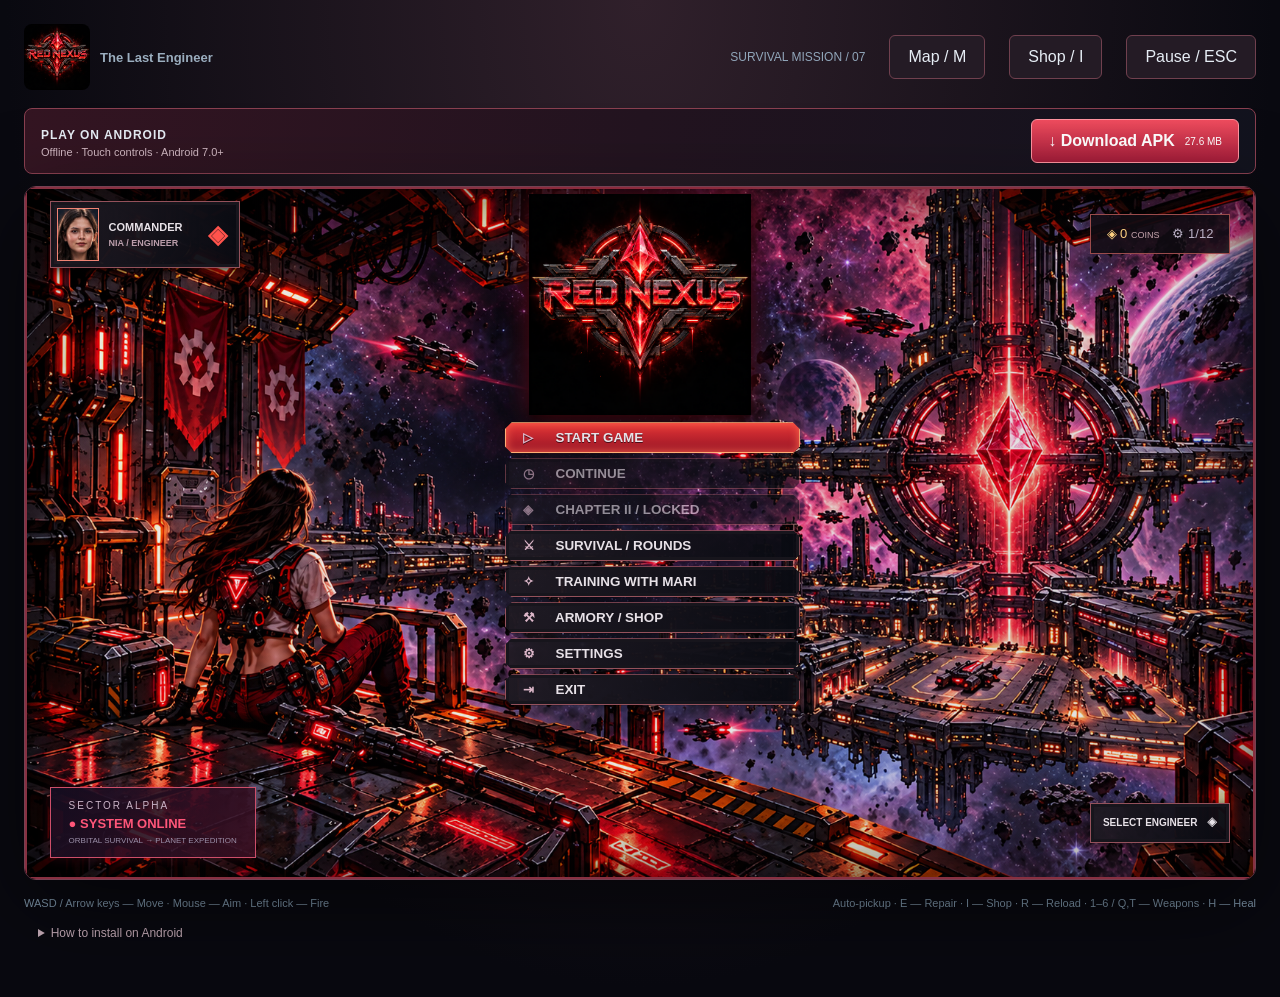
==== index.html @ d68fddb5 "Fix anchored arms and distance-based player animation in v1.3" ====
<!doctype html>
<html lang="en"><head><meta charset="utf-8"><meta name="viewport" content="width=device-width,initial-scale=1,viewport-fit=cover"><title>Red Nexus • The Last Engineer</title><link rel="icon" type="image/png" href="assets/red-nexus-logo.png"><link rel="stylesheet" href="style.css?v=20261019-motion-v4"></head>
<body><main><header><a class="brand" href="index.html"><img class="brand-logo" src="assets/red-nexus-logo.png" alt="Red Nexus"><small>The Last Engineer</small></a><span id="status">SURVIVAL MISSION / 07</span><button id="map">Map / M</button><button id="shop">Shop / I</button><button id="pause">Pause / ESC</button></header>
<aside class="download-strip" aria-label="Android app"><div><strong>PLAY ON ANDROID</strong><span>Offline · Touch controls · Android 7.0+</span></div><a class="apk-download" href="#android-install">↓ Download APK <small>27.6 MB</small></a></aside><div class="stage"><canvas tabindex="0" aria-label="Game. WASD to move, mouse to aim and fire." id="game" width="1280" height="720"></canvas><div id="hud" hidden></div><div id="toast"></div><div id="overlay"></div></div>
<footer><span>WASD / Arrow keys — Move · Mouse — Aim · Left click — Fire</span><span>Auto-pickup · E — Repair · I — Shop · R — Reload · 1–6 / Q,T — Weapons · H — Heal</span></footer><details class="install-help" id="android-install"><summary>How to install on Android</summary><ol><li>Tap Download APK and open the downloaded Red-Nexus.apk file.</li><li>If Android asks, allow installation from this browser or file manager.</li><li>Tap Install, then open Red Nexus. Internet is not needed to play.</li></ol><p>Android app progress and browser progress are saved separately. On iPhone, play here in your browser.</p></details></main><script src="app.js?v=20261019-motion-v4"></script><script src="download-apk.js?v=4"></script></body></html>
---- style.css ----
:root{color-scheme:dark;font-family:Segoe UI,Arial,sans-serif;color:#e6edf5;background:#080d15}*{box-sizing:border-box}body{margin:0;background:radial-gradient(ellipse at top,#1b2a39,#080d15 65%);min-height:100vh}main{max-width:1440px;margin:auto;padding:24px}header{display:flex;align-items:center;gap:24px;margin-bottom:18px}.brand{font-size:28px;color:#ffae66;text-decoration:none;font-weight:800;letter-spacing:4px}.brand small{letter-spacing:0;font-size:13px;color:#9baebf;margin-left:15px}#status{margin-left:auto;color:#91a6ba;font-size:12px}button{border:1px solid #3c5165;background:#152231;color:#e6edf5;padding:12px 18px;border-radius:6px;cursor:pointer;font:inherit}button:hover{background:#294158;border-color:#f7a55d}button.primary{background:#ee9347;color:#101722;font-weight:700;border:0}button:disabled{opacity:.4;cursor:default}.stage{position:relative;border:1px solid #34495c;border-radius:12px;overflow:hidden;box-shadow:0 25px 90px #0008}canvas{width:100%;display:block;aspect-ratio:16/9}#overlay{position:absolute;inset:0;display:flex;align-items:center;justify-content:center;background:#060d18ca;backdrop-filter:blur(6px);overflow:auto}#overlay:empty{display:none}.panel{width:min(880px,94%);padding:32px;background:linear-gradient(135deg,#142434f5,#0c1420f5);border:1px solid #39516a;border-radius:12px;box-shadow:0 18px 60px #0009}.eyebrow{font-size:11px;letter-spacing:3px;color:#f6a35e}h1{font-size:42px;margin:14px 0}h2{margin:0 0 18px}p{color:#a8bdce;line-height:1.8}.row{display:flex;gap:12px;flex-wrap:wrap;margin-top:18px}.cards{display:grid;grid-template-columns:repeat(2,1fr);gap:12px}.character{display:flex;align-items:center;gap:16px;text-align:left}.portrait{width:76px;height:90px;object-fit:cover;object-position:42% 24%;border-radius:5px}.character.selected{border-color:#f5a35f;background:#493022}.card{background:#0b1522;border:1px solid #2d4052;padding:16px;border-radius:8px}.card p{font-size:12px;margin:8px 0}.card button{font-size:12px;padding:8px}.metrics{display:flex;gap:24px;color:#ffc283;margin-bottom:18px}#hud{position:absolute;top:14px;left:18px;right:18px;pointer-events:none;display:flex;justify-content:space-between;font-size:13px;text-shadow:0 2px 3px #000}#hud[hidden]{display:none}.hudbox{background:#081320d9;border:1px solid #31465b;border-radius:6px;padding:10px 14px;line-height:1.8}.bar{height:5px;width:150px;background:#283642;margin:4px 0}.bar i{display:block;height:100%;background:#61d7bd}.bar.ship i{background:#f4a259}#toast{position:absolute;bottom:20px;left:50%;transform:translateX(-50%);background:#0a1525e8;color:#ffc181;padding:10px 18px;border-radius:6px;pointer-events:none;opacity:0;transition:opacity .2s}footer{display:flex;justify-content:space-between;gap:15px;font-size:11px;color:#7d94a8;padding-top:17px}label{display:flex;gap:16px;align-items:center;margin:20px 0}select{padding:10px;background:#142436;color:white;border:1px solid #3c5165;border-radius:5px}@media(max-width:800px){main{padding:8px}.brand small,#status{display:none}h1{font-size:26px}.panel{padding:18px}.cards{gap:6px}footer{flex-direction:column}.portrait{width:40px;height:65px}button{padding:8px;font-size:12px}}

#overlay {padding:16px;align-items:safe center}
#overlay .panel {max-height:100%;overflow:auto}
.shop-heading{display:flex;align-items:center;justify-content:space-between;gap:15px;margin-bottom:10px}
.shop-heading h2{margin:6px 0 0;font-size:23px}
.weapon-icon{width:140px;height:50px;display:block;margin-bottom:4px}
.weapon-card.equipped{border-color:#e9a25b;background:linear-gradient(120deg,#182c3b,#14222f)}
.weapon-card strong{font-size:14px}
.weapon-card p{margin:5px 0;line-height:1.5}
.shop-actions{display:flex;gap:5px;flex-wrap:wrap;margin-top:10px}
.ammo-stock{font-size:12px;color:#9db7c8;margin-top:8px}
.ammo-stock b{color:#e5eefa}
.supply-row{display:flex;align-items:center;gap:10px;flex-wrap:wrap;font-size:12px;margin-top:14px}
.supply-row button{padding:8px;font-size:12px}
.shop-help{font-size:11px;margin-bottom:0}
.ammo-readout{font-size:21px;font-weight:bold;color:#ffcf83}
@media(max-height:800px){.panel{padding:20px}.weapon-card{padding:12px}.weapon-icon{height:34px}.metrics{margin-bottom:10px}}
/* Crimson industrial armory */
body{background:radial-gradient(ellipse at top,#30202b,#090910 70%)}.brand,.eyebrow{color:#ff657f}button{background:#241b25;border-color:#70404e}button:hover{background:#4b2434;border-color:#ff6c83}button.primary{background:linear-gradient(#f85b74,#b72143);color:#fff;border:1px solid #ff92a0}.stage{border-color:#754052}.panel{background:linear-gradient(130deg,#231d28f5,#110f17f5);border-color:#885064}.character.selected{background:#512835;border-color:#f36581}.panel:has(.armory){width:98%;padding:0;border-radius:4px;max-height:100%}.armory-banner{min-height:126px;display:flex;align-items:center;gap:22px;padding:20px 25px;border-bottom:3px solid #b92e4e;background:repeating-linear-gradient(135deg,transparent 0 18px,#ffffff03 18px 20px),radial-gradient(ellipse at 35% 0,#6e273c,#15121b 70%)}.armory-banner h1{font-size:34px;letter-spacing:5px;color:#ff7088;text-shadow:0 0 20px #ef305b;margin:7px 0}.armory-banner p{margin:0;font-size:12px}.wallet{margin-left:auto;color:#ffc76a;font-size:25px;font-weight:700;white-space:nowrap}.wallet small{display:block;font-size:9px;letter-spacing:2px;color:#a68b91}.armory-layout{display:grid;grid-template-columns:110px minmax(280px,1fr) minmax(210px,.65fr);gap:14px;padding:15px}.armory nav{border-right:1px solid #663749;padding-right:12px}.armory nav button{width:100%;font-size:10px;padding:12px 5px;margin-bottom:7px;border-radius:2px;text-align:left}.armory nav button.active{background:#a62846;border-color:#f16c86}.armory nav p{font-size:9px;letter-spacing:1px;line-height:2.3;padding-top:25px;color:#927681}.section-title{border-bottom:2px solid #9e304e;font-weight:800;font-size:13px;padding:8px 0;margin-bottom:12px;letter-spacing:1px}.section-title small{font-size:8px;color:#a28290}.weapon-grid{display:grid;grid-template-columns:1fr 1fr;gap:10px}.armory-card{background:linear-gradient(140deg,#34252e,#17151e);border:1px solid #693b4d;box-shadow:inset 0 0 14px #0007}.armory-card.selected{border-color:#ff637f;box-shadow:0 0 12px #ed3f5d35}.inspect{border:0;background:transparent;width:100%;text-align:left;padding:10px}.inspect small{font-size:8px;color:#b18c9b}.inspect strong{font-size:12px}.inspect .weapon-icon{width:100%;height:68px;filter:drop-shadow(0 0 5px #fc507b55)}.card-bottom{padding:8px;display:flex;justify-content:space-between;align-items:center;border-top:1px solid #5e3043;font-size:9px;color:#e7bb77}.card-bottom button{padding:6px 9px;font-size:9px;background:#942741;border-color:#f0607b;border-radius:2px}.upgrade-panel{background:#15121b;border:1px solid #673849;padding:12px}.upgrade-panel h2{font-size:15px;margin:5px 0}.upgrade-panel p{font-size:10px;line-height:1.6}.weapon-preview{background:radial-gradient(ellipse,#502032,#17121c 70%);padding:14px 0}.weapon-preview .weapon-icon{width:100%;height:75px}.level{font-size:13px;padding:10px 0;border-bottom:1px solid #693444}.level span{color:#ff718a;margin-left:15px}.stat{font-size:9px;display:grid;grid-template-columns:1fr auto;gap:5px;margin-top:9px}.stat>div{grid-column:1/3;height:4px;background:#392737}.stat i{display:block;height:100%;background:#dc5877}.upgrade-panel>.primary{width:100%;padding:11px;font-size:11px}.armory-foot{padding:10px 18px;font-size:10px;color:#b696a4;border-top:1px solid #593446}.supply-card{padding:20px;background:#251e2a;border:1px solid #785064}.med-icon{font-size:60px;color:#63dbcb}.supply-card p{font-size:12px}.supply-card button{font-size:11px}.hudbox{background:#170e1ddc;border-color:#713d50}.shop-help{font-size:10px}.armory .weapon-icon path:first-child{fill:#422731;stroke:#ca7a8d}@media(max-width:850px){.armory-layout{grid-template-columns:80px 1fr;gap:8px}.upgrade-panel{grid-column:2}.armory-banner{padding:12px;gap:10px}.armory-banner h1{font-size:23px}.wallet{font-size:18px}.armory-banner .eyebrow{font-size:8px}header{gap:8px}.brand{font-size:22px}}
/* Reference-inspired orbital launch screen; all controls are live HTML. */
#overlay:has(.nexus-menu){padding:0;backdrop-filter:none;background:#08080d}#overlay .panel:has(.nexus-menu){width:100%;height:100%;max-height:none;padding:0;border:0;border-radius:0;overflow:hidden;box-shadow:none}.nexus-menu{position:relative;width:100%;height:100%;min-height:450px;background:linear-gradient(90deg,#09030a10,#10040c20),url('assets/nexus-background.png') center/cover no-repeat,#130b18;isolation:isolate}.nexus-menu:after{content:'';position:absolute;inset:0;pointer-events:none;box-shadow:inset 0 0 70px #000b;border:2px solid #873041;z-index:-1}.nexus-top,.nexus-bottom{position:absolute;left:2%;right:2%;display:flex;justify-content:space-between;align-items:center}.nexus-top{top:2%}.nexus-bottom{bottom:3%}.nexus-menu button{border-radius:0;border:1px solid #94515b;background:linear-gradient(110deg,#201b24f5,#080a11f5);box-shadow:inset 0 0 0 3px #17151c,0 3px 10px #000b;color:#e7e1e7;font-weight:700}.nexus-menu button:hover,.nexus-menu button:focus-visible{border-color:#ff776d;color:#fff;box-shadow:0 0 18px #ff314c80,inset 0 0 12px #822438;outline:2px solid #ff9e83;outline-offset:2px}.nexus-menu .commander{display:flex;gap:10px;align-items:center;padding:6px 12px 6px 6px;font-size:11px;text-align:left}.commander small{display:block;font-size:9px;color:#bb9eab;margin-top:5px}.commander-face{width:35px;height:39px;background:url('assets/mari-guide.png') 100% 0/210% auto;border:1px solid #f08373}.commander b{font-size:25px;color:#ff534c;margin-left:15px}.nexus-wallet{padding:10px 16px;background:#100c13df;border:1px solid #9a4b4b;color:#ffd282;font-size:13px}.nexus-wallet small{font-size:9px;color:#c5a5ad}.nexus-wallet span{color:#bbb1c6}.nexus-title{position:absolute;top:7%;left:20%;right:20%;text-align:center;filter:drop-shadow(0 5px 4px #000)}.nexus-emblem{font-size:44px;line-height:1;color:#ff505d;text-shadow:0 0 15px red}.nexus-title h1{margin:0;font-family:Impact,'Arial Black',sans-serif;font-style:italic;font-size:clamp(32px,5.5vw,76px);letter-spacing:5px;color:#ff584d;-webkit-text-stroke:1px #ffb29c;text-shadow:3px 4px #4c000e,0 0 18px #ed1a39}.nexus-title p{font-size:10px;letter-spacing:4px;color:#e4b3b5;margin:2px}.nexus-actions{position:absolute;left:39%;top:37%;width:24%;display:flex;flex-direction:column;gap:7px}.nexus-actions button{position:relative;padding:10px 9px;font-size:clamp(10px,1.05vw,15px);text-align:left;clip-path:polygon(7px 0,calc(100% - 7px) 0,100% 7px,100% calc(100% - 7px),calc(100% - 7px) 100%,7px 100%,0 calc(100% - 7px),0 7px)}.nexus-actions button span{display:inline-block;width:29px;margin-left:8px;color:#dbb6c8}.nexus-actions .launch{background:linear-gradient(#e63636,#951325);border-color:#ffae74;text-shadow:0 1px #4e0c16;box-shadow:0 0 20px #ff253b88,inset 0 0 10px #ff684e}.nexus-actions button:disabled{opacity:.6;cursor:default}.sector-card{background:linear-gradient(120deg,#150d21ed,#3d1024db);border:1px solid #cd4e69;padding:12px 18px;box-shadow:0 0 12px #c9204633}.sector-card span,.sector-card strong,.sector-card small{display:block}.sector-card span{font-size:10px;letter-spacing:2px;color:#c9b3c6}.sector-card strong{font-size:13px;color:#ff5679;margin:5px 0}.sector-card small{font-size:8px;color:#9b8fa8}.nexus-bottom button{font-size:10px;padding:12px}.nexus-menu button:active{transform:translateY(1px)}@media(max-width:850px){.nexus-actions{left:34%;width:34%;gap:4px;top:35%}.nexus-actions button{padding:7px 3px;font-size:10px}.nexus-title{top:12%;left:10%;right:10%}.nexus-emblem{font-size:28px}.nexus-title h1{font-size:36px}.nexus-top .commander{font-size:9px}.nexus-wallet{font-size:10px;padding:8px}.sector-card{padding:7px}.nexus-menu{min-height:0}.nexus-bottom{bottom:2%}.nexus-title p{font-size:8px}}@media(prefers-reduced-motion:no-preference){.nexus-emblem{animation:nexus-glow 3s ease-in-out infinite alternate}@keyframes nexus-glow{to{text-shadow:0 0 30px #ff3b63;filter:brightness(1.3)}}}
.commander-face{object-fit:cover;object-position:42% 24%;background:none}
/* Foundry shop: illustrated counter above a dense, functional equipment console. */
#overlay:has(.foundry){padding:8px;background:#09070ced;backdrop-filter:blur(2px)}.panel:has(.foundry){width:100%;border:1px solid #a54854;border-radius:3px}.foundry{background:linear-gradient(130deg,#25242b,#0b1018 60%)}.foundry .armory-banner{height:175px;min-height:175px;position:relative;padding:0;background:linear-gradient(90deg,#140b1466,transparent 45%,#09070c55),url('assets/shop-foundry.png') center 20%/cover;border-bottom:4px ridge #a5545a}.shop-sign{position:absolute;left:18px;top:16px;background:#300c14db;padding:8px 18px;transform:skew(-7deg);border:2px solid #fc624f;box-shadow:0 0 16px #fd303755,inset 0 0 15px #e4333733;color:#ff8d70;text-shadow:0 0 8px #f53930;font-size:27px;font-weight:900}.shop-sign small{display:block;font-size:8px;letter-spacing:2px;color:#dcaab2}.shop-account{position:absolute;right:12px;top:10px;display:flex;gap:12px;align-items:center;background:#0d0a10df;border:1px solid #89505e;padding:6px;color:#ffd275}.shop-account small{font-size:8px}.shop-account button{padding:7px;font-size:10px}.merchant-greeting{position:absolute;left:45%;bottom:12px;display:flex;flex-direction:column;background:#100b15cc;border:1px solid #a4475a;padding:10px 15px;color:#ff7b85;font-size:12px;letter-spacing:1px}.merchant-greeting span{font-size:8px;margin-top:4px;color:#c395a3}.foundry .armory-layout{grid-template-columns:98px minmax(340px,1fr) minmax(220px,.66fr);padding:10px;gap:10px}.foundry .armory-layout nav{padding-right:7px}.foundry nav button{font-size:9px;padding:12px 5px;border-left:3px solid #664254}.nav-detail{font-size:8px;line-height:2;color:#99848e;margin-top:20px}.foundry .section-title{margin:0 0 5px;padding:4px 0 7px;border-color:#c04f61;font-size:12px}.weapon-filters{display:flex;gap:3px;margin-bottom:7px}.weapon-filters button{flex:1;padding:5px 1px;font-size:7px;border-radius:2px}.weapon-filters .active{background:#ac2944;color:white;border-color:#ff8f92}.foundry .weapon-grid{grid-template-columns:repeat(4,minmax(0,1fr));gap:6px}.foundry .inspect{padding:7px 6px 2px}.foundry .inspect strong{font-size:8px;white-space:nowrap;display:block}.foundry .inspect small{font-size:7px}.foundry .inspect .weapon-icon{height:58px;margin:0;width:100%}.foundry .card-bottom{padding:5px;font-size:8px;gap:2px}.foundry .card-bottom button{font-size:7px;padding:5px 6px}.foundry .upgrade-panel{padding:9px;border-top:3px solid #b84d5e}.foundry .upgrade-panel h2{font-size:12px}.foundry .weapon-preview .weapon-icon{height:80px}.foundry .upgrade-panel p{font-size:9px;min-height:29px}.foundry .level{padding:6px 0}.foundry .stat{margin-top:6px}.upgrade-cost{display:flex;justify-content:space-between;align-items:center;margin:14px 0 9px}.upgrade-cost small{font-size:8px;color:#bca5b0}.upgrade-cost strong{color:#ffd17a;font-size:15px}.equipment-status{font-size:8px;color:#b4c9d5;padding-top:10px}.foundry .armory-foot{font-size:9px;padding:7px 12px}.foundry .armory-card{border-radius:2px;background:linear-gradient(145deg,#202c34,#0b111b 70%);border-color:#53606e}.foundry .armory-card.selected{border-color:#ff636e;box-shadow:inset 0 0 20px #ab23322b,0 0 6px #e3425133}@media(max-width:950px){.foundry .armory-layout{grid-template-columns:78px minmax(250px,1fr) 210px;gap:6px}.foundry .weapon-grid{grid-template-columns:repeat(3,minmax(0,1fr))}.foundry .upgrade-panel{grid-column:auto}.foundry .armory-banner{height:135px;min-height:135px}.weapon-filters{flex-wrap:wrap}.weapon-filters button{min-width:30px}}@media(max-width:650px){.foundry .armory-layout{grid-template-columns:65px 1fr}.foundry .upgrade-panel{grid-column:2}.foundry .weapon-grid{grid-template-columns:repeat(2,minmax(0,1fr))}.shop-sign{font-size:18px;left:8px}.shop-account{top:auto;bottom:6px;right:6px}.merchant-greeting{display:none}}
.nexus-actions{top:34%;gap:5px}.nexus-actions button{padding-top:7px;padding-bottom:7px}@media(max-width:850px){.nexus-actions{top:33%;gap:3px}.nexus-actions button{padding:4px 3px;font-size:9px}.nexus-bottom{bottom:1%}.sector-card small{display:none}}

/* Supplied Red Nexus identity */
.brand{display:flex;align-items:center;gap:10px;letter-spacing:0}.brand-logo{width:66px;height:66px;object-fit:contain;border-radius:8px}.brand small{margin-left:0}.nexus-title{top:1%;height:32%;pointer-events:none;display:flex;justify-content:center;align-items:center}.nexus-logo{display:block;height:100%;width:auto;max-width:100%;object-fit:contain;filter:drop-shadow(0 0 14px #ff173955);mix-blend-mode:screen}@media(max-width:850px){.nexus-title{top:2%;height:30%}.brand-logo{width:48px;height:48px}}

/* Portrait windows onto the supplied character renders. */
.crew-photo{display:block;flex-shrink:0;background-repeat:no-repeat;background-color:#111b29;overflow:hidden}
.crew-photo.engineer-red{background-image:url('assets/engineer-red.png');background-size:650% auto;background-position:86.5% 12.8%}
.crew-photo.engineer-orange{background-image:url('assets/engineer-orange.png');background-size:960% auto;background-position:83.3% 7.3%}
.character .portrait{width:150px;height:190px;border-radius:7px;border:1px solid #ad6874;box-shadow:0 6px 20px #0006}
.character{padding:16px;gap:20px}.character span:last-child{font-weight:600;line-height:1.6}
.commander-face.crew-photo{width:42px;height:53px}
@media(max-width:850px){.character .portrait{width:90px;height:114px}.character{padding:10px;gap:10px;font-size:12px}}
.crew-photo.engineer-red{background-size:1093% auto;background-position:82% 12.8%}.crew-photo.engineer-orange{background-size:1285.7% auto;background-position:81% 11.2%}
#mobile-controls{display:none}#mobile-controls[hidden]{display:none!important}
@media(pointer:coarse){body{overscroll-behavior:none}main{padding:env(safe-area-inset-top) env(safe-area-inset-right) 0 env(safe-area-inset-left);max-width:none}header{height:46px;margin:0;gap:8px;padding:3px 8px}.brand-logo{width:38px;height:38px}.brand small,#status,footer{display:none}header button{min-height:40px;padding:7px 12px;font-size:12px}#map{margin-left:auto}.stage{height:calc(100dvh - 46px);border-radius:0}canvas{height:100%;width:100%;object-fit:contain;background:#080d15}#mobile-controls{display:block;position:absolute;inset:0;pointer-events:none;z-index:3}.touch-pad{position:absolute;bottom:18px;width:116px;height:116px;border:2px solid #f58c9c99;border-radius:50%;background:#16152388;pointer-events:auto;touch-action:none;user-select:none;display:grid;place-items:center}.touch-pad span{font-size:10px;color:#fff9;position:absolute;top:12px}.touch-pad i{width:43px;height:43px;background:#ff557799;border:1px solid #ffc9d3;border-radius:50%}#move-pad{left:20px}#aim-pad{right:20px}.touch-actions{position:absolute;bottom:10px;left:50%;transform:translateX(-50%);display:grid;grid-template-columns:repeat(3,1fr);gap:5px;pointer-events:auto}.touch-actions button{font-size:10px;min-height:40px;padding:6px;touch-action:none;user-select:none;background:#211625c9}#hud{font-size:10px;top:6px;left:7px;right:7px}.hudbox{padding:5px 8px}.bar{width:110px}#toast{bottom:145px;max-width:90%;font-size:11px}#overlay{z-index:4;align-items:flex-start}.panel{margin:auto;max-height:100%;overflow:auto}.nexus-actions{top:26%;left:38%;width:30%;gap:4px}.nexus-actions button{min-height:32px;padding:5px;font-size:10px}.nexus-title{top:0;height:25%}.nexus-top{z-index:2}.nexus-bottom{bottom:1%}.sector-card{display:none}.nexus-bottom{justify-content:flex-end}.nexus-wallet{font-size:10px}.commander small{font-size:8px}.foundry .armory-layout{grid-template-columns:64px minmax(220px,1fr) 200px}.foundry .armory-banner{height:100px;min-height:100px}.foundry button{min-height:36px}.foundry .weapon-grid{grid-template-columns:repeat(2,minmax(0,1fr))}}
@media(pointer:coarse) and (orientation:portrait){.nexus-actions{left:18%;width:64%;top:28%;gap:8px}.nexus-actions button{min-height:40px;font-size:12px}.nexus-top .commander{max-width:170px}.nexus-wallet{padding:6px}.nexus-wallet span{display:none}.nexus-title{top:7%;height:21%}.touch-pad{width:100px;height:100px;bottom:80px}#move-pad{left:12px}#aim-pad{right:12px}.touch-actions{width:92%;bottom:8px;grid-template-columns:repeat(6,1fr)}.touch-actions button{font-size:9px}.foundry .armory-layout{grid-template-columns:55px minmax(0,1fr)}.foundry .upgrade-panel{grid-column:2}.cards{grid-template-columns:1fr}.character .portrait{width:95px;height:120px}h1{font-size:25px}.panel{padding:16px}}

.download-strip{display:flex;align-items:center;justify-content:space-between;gap:12px;margin:0 0 12px;padding:10px 16px;border:1px solid #894050;border-radius:8px;background:linear-gradient(100deg,#341522,#12131e)}.download-strip strong{font-size:12px;letter-spacing:1px}.download-strip span{display:block;font-size:11px;color:#d1b8c2;margin-top:3px}.apk-download{display:flex;align-items:center;gap:10px;min-height:44px;padding:10px 16px;background:linear-gradient(#ef4c5e,#a31c39);border:1px solid #ff94a0;color:white;text-decoration:none;border-radius:6px;font-weight:700;white-space:nowrap}.apk-download small{font-size:10px;font-weight:400}.apk-download:focus-visible{outline:3px solid white;outline-offset:3px}.install-help{padding:14px;color:#c7adb9;font-size:12px;line-height:1.7}.install-help summary{cursor:pointer;min-height:36px}.install-help li{margin:8px 0}@media(pointer:coarse){.download-strip{margin:0;padding:4px 8px;min-height:54px;border-radius:0}.download-strip strong{font-size:10px}.download-strip span{font-size:9px}.apk-download{font-size:12px;padding:8px;gap:6px}.apk-download small{font-size:9px}.stage{height:calc(100dvh - 100px)}.nexus-actions{top:22%;gap:3px}.nexus-actions button{min-height:27px}.nexus-title{height:22%}.nexus-bottom button{padding:7px}}@media(pointer:coarse) and (orientation:portrait){.nexus-actions{top:26%;gap:6px}.nexus-actions button{min-height:38px}.nexus-title{top:6%;height:20%}.download-strip span{max-width:150px}}

@media(pointer:coarse){.touch-playing header,.touch-playing .download-strip,.touch-playing #hud,.touch-playing .install-help{display:none}.touch-playing .stage{height:100dvh;border:0}.touch-pad{width:92px;height:92px;bottom:22px;border:0;background:#c5cfb22b;box-shadow:inset 0 0 0 2px #ffffff12}.touch-pad i{width:32px;height:32px;background:#d9dfcc33;border:1px solid #fff3}.directions,.crosshair{position:absolute;pointer-events:none;font-size:64px;font-weight:400;color:#e8edcf66}.crosshair{font-size:56px}#move-pad{left:24px}#aim-pad{right:24px}.touch-actions{left:auto;right:132px;bottom:22px;transform:none;display:flex;gap:9px;align-items:flex-end;width:auto}.touch-actions button{min-width:46px;width:46px;height:46px;min-height:46px;border:1px solid #eee7;border-radius:9px;background:#20282166;font-size:29px;color:#f2eedc;padding:4px;box-shadow:0 2px 5px #0005}.touch-actions button[hidden]{display:none}.touch-actions button[data-mobile="t"]{width:62px;border:2px solid #e8807c;background:#82292d88}.touch-actions svg{width:100%;height:100%}.mobile-vitals{position:absolute;top:12px;left:16px;right:16px;display:flex;justify-content:space-between;color:#f3f2de;font-size:13px;text-shadow:0 2px 3px #000;pointer-events:none}.mobile-vitals span{background:#10191b66;border-radius:5px;padding:5px 9px}.touch-playing #toast{top:42px;bottom:auto;font-size:10px}.nexus-actions{max-height:70%;overflow-y:auto;overscroll-behavior:contain;padding-bottom:5px}.nexus-bottom{pointer-events:none}.nexus-bottom button{pointer-events:auto}.nexus-top .commander{font-size:9px}.touch-actions button:active{background:#edc79b66}}
@media(pointer:coarse) and (orientation:portrait){.touch-actions{right:18px;bottom:126px;gap:6px}.touch-pad{bottom:20px}.nexus-actions{max-height:62%}}

@media(pointer:coarse){.touch-pause{position:absolute;top:8px;left:50%;transform:translateX(-50%);width:44px;height:40px;padding:4px;background:#19221d55;border:1px solid #ffffff33;pointer-events:auto;font-size:20px;touch-action:none}}

@media(pointer:coarse){#aim-pad{width:116px;height:116px;border:2px solid #f58c9c99;background:#16152388}#aim-pad .crosshair{display:none}#aim-pad i{width:43px;height:43px;background:#ff557799;border:1px solid #ffc9d3}#aim-pad .aim-label{position:absolute;top:12px;font-size:10px;color:#fff9}#aim-pad.auto-fire{width:92px;height:92px;background:#8a344577;border-color:#ed9aa699}#aim-pad.auto-fire i,#aim-pad.auto-fire .aim-label{display:none}#aim-pad.auto-fire .crosshair{display:block;color:#ffe7dc}#aim-pad.auto-fire:active{background:#ce536699}.touch-actions{right:150px}}
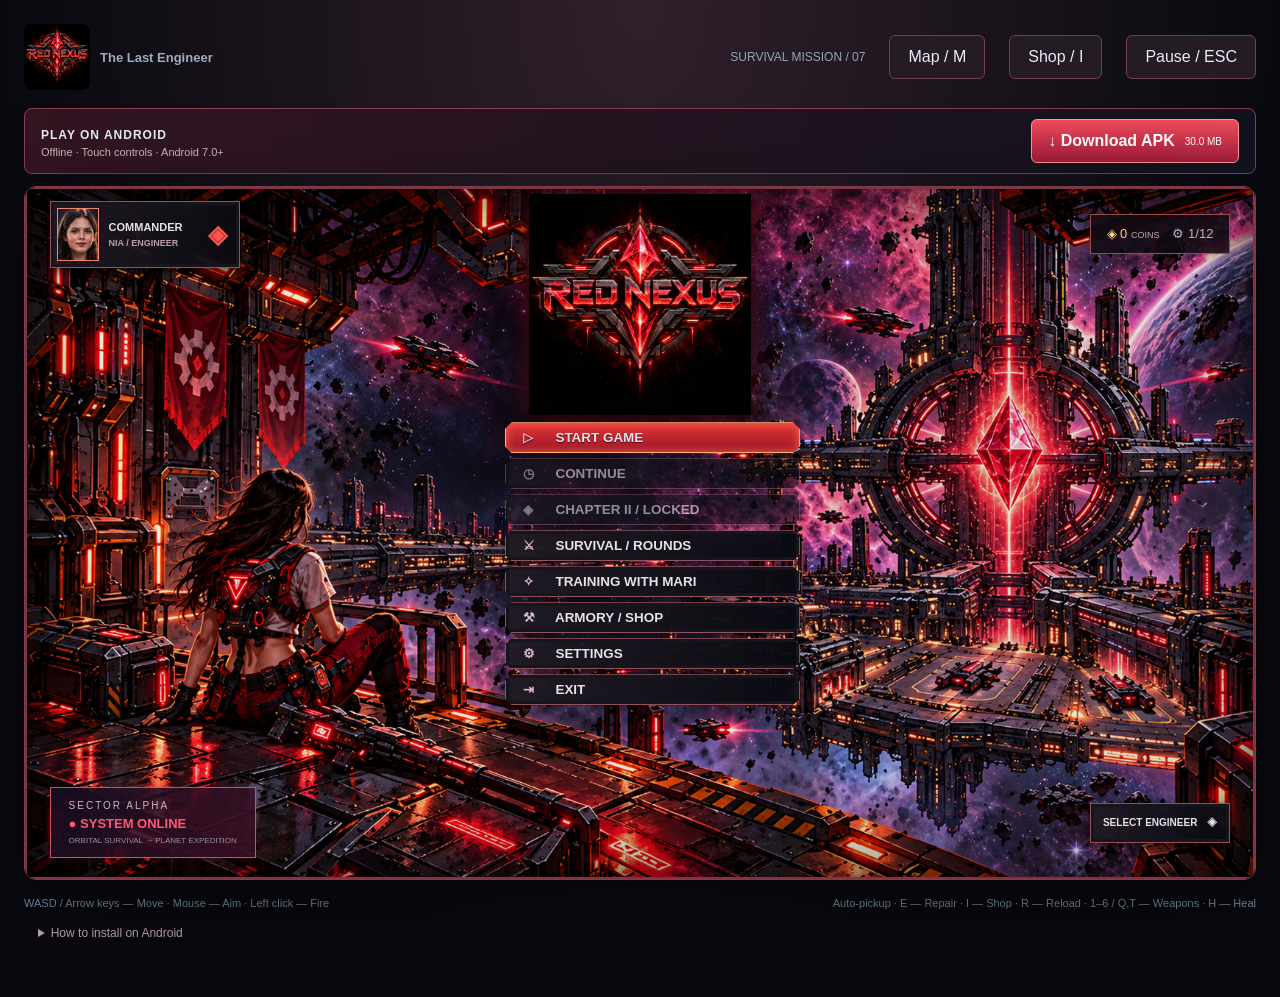
==== commit 40308855: "Add Blender-rendered 3D engineers and weapons in v1.6" ====
--- a/index.html
+++ b/index.html
@@ -1,5 +1,5 @@
 <!doctype html>
-<html lang="en"><head><meta charset="utf-8"><meta name="viewport" content="width=device-width,initial-scale=1,viewport-fit=cover"><title>Red Nexus • The Last Engineer</title><link rel="icon" type="image/png" href="assets/red-nexus-logo.png"><link rel="stylesheet" href="style.css?v=20261019-motion-v4"></head>
+<html lang="en"><head><meta charset="utf-8"><meta name="viewport" content="width=device-width,initial-scale=1,viewport-fit=cover"><title>Red Nexus • The Last Engineer</title><link rel="icon" type="image/png" href="assets/red-nexus-logo.png"><link rel="stylesheet" href="style.css?v=20261021-blender-v7"></head>
 <body><main><header><a class="brand" href="index.html"><img class="brand-logo" src="assets/red-nexus-logo.png" alt="Red Nexus"><small>The Last Engineer</small></a><span id="status">SURVIVAL MISSION / 07</span><button id="map">Map / M</button><button id="shop">Shop / I</button><button id="pause">Pause / ESC</button></header>
-<aside class="download-strip" aria-label="Android app"><div><strong>PLAY ON ANDROID</strong><span>Offline · Touch controls · Android 7.0+</span></div><a class="apk-download" href="#android-install">↓ Download APK <small>27.6 MB</small></a></aside><div class="stage"><canvas tabindex="0" aria-label="Game. WASD to move, mouse to aim and fire." id="game" width="1280" height="720"></canvas><div id="hud" hidden></div><div id="toast"></div><div id="overlay"></div></div>
-<footer><span>WASD / Arrow keys — Move · Mouse — Aim · Left click — Fire</span><span>Auto-pickup · E — Repair · I — Shop · R — Reload · 1–6 / Q,T — Weapons · H — Heal</span></footer><details class="install-help" id="android-install"><summary>How to install on Android</summary><ol><li>Tap Download APK and open the downloaded Red-Nexus.apk file.</li><li>If Android asks, allow installation from this browser or file manager.</li><li>Tap Install, then open Red Nexus. Internet is not needed to play.</li></ol><p>Android app progress and browser progress are saved separately. On iPhone, play here in your browser.</p></details></main><script src="app.js?v=20261019-motion-v4"></script><script src="download-apk.js?v=4"></script></body></html>
+<aside class="download-strip" aria-label="Android app"><div><strong>PLAY ON ANDROID</strong><span>Offline · Touch controls · Android 7.0+</span></div><a class="apk-download" href="#android-install">↓ Download APK <small>30.0 MB</small></a></aside><div class="stage"><canvas tabindex="0" aria-label="Game. WASD to move, mouse to aim and fire." id="game" width="1280" height="720"></canvas><div id="hud" hidden></div><div id="toast"></div><div id="overlay"></div></div>
+<footer><span>WASD / Arrow keys — Move · Mouse — Aim · Left click — Fire</span><span>Auto-pickup · E — Repair · I — Shop · R — Reload · 1–6 / Q,T — Weapons · H — Heal</span></footer><details class="install-help" id="android-install"><summary>How to install on Android</summary><ol><li>Tap Download APK and open the downloaded Red-Nexus.apk file.</li><li>If Android asks, allow installation from this browser or file manager.</li><li>Tap Install, then open Red Nexus. Internet is not needed to play.</li></ol><p>Android app progress and browser progress are saved separately. On iPhone, play here in your browser.</p></details></main><script src="app.js?v=20261021-blender-v7"></script><script src="download-apk.js?v=7"></script></body></html>
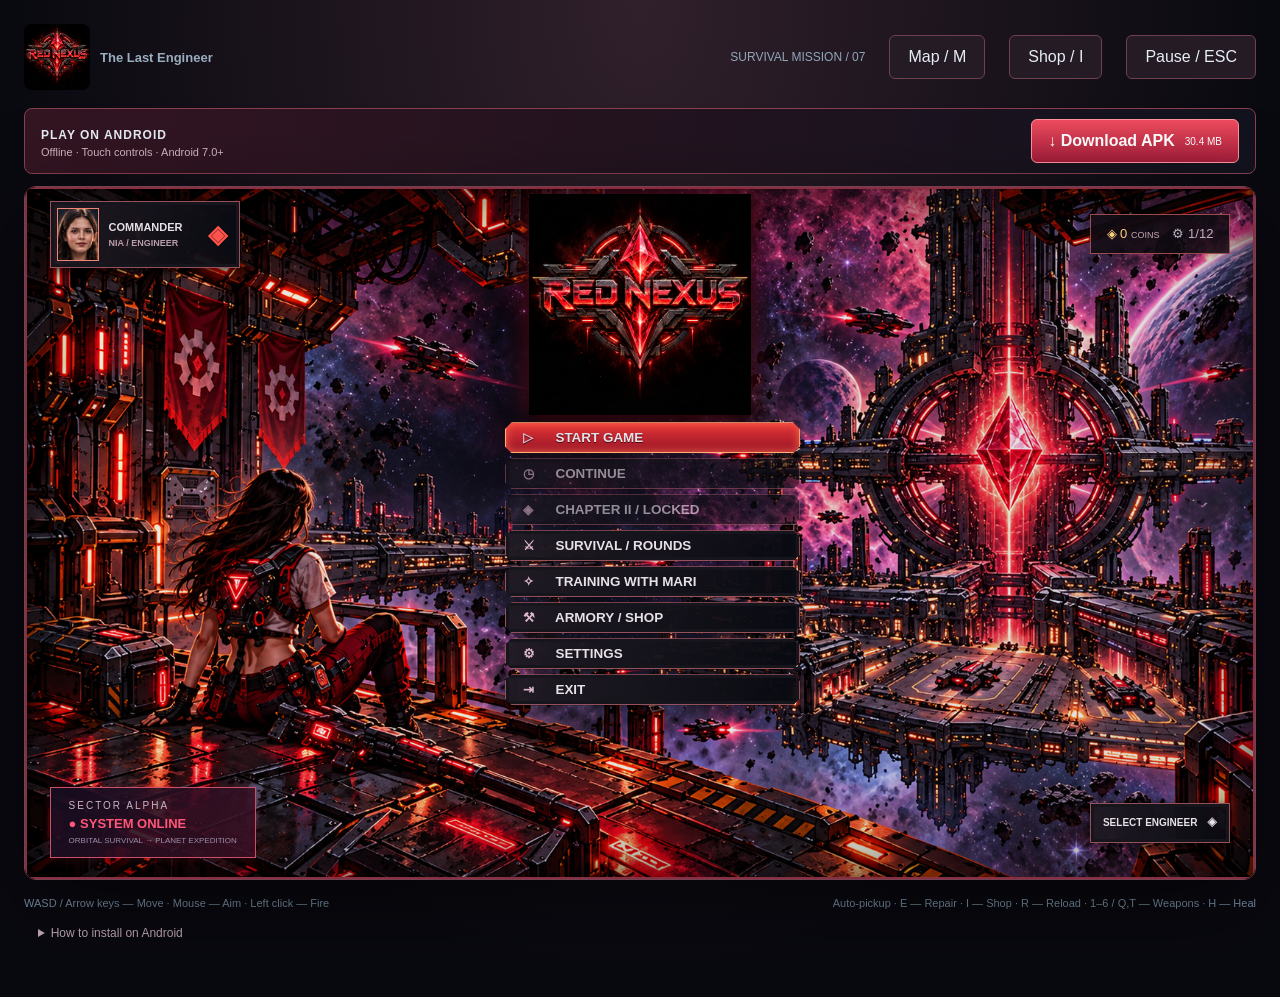
==== commit 1db1c43c: "Add Blender forest chapter, hidden salvage, hounds and final-item boss" ====
--- a/index.html
+++ b/index.html
@@ -1,5 +1,5 @@
 <!doctype html>
-<html lang="en"><head><meta charset="utf-8"><meta name="viewport" content="width=device-width,initial-scale=1,viewport-fit=cover"><title>Red Nexus • The Last Engineer</title><link rel="icon" type="image/png" href="assets/red-nexus-logo.png"><link rel="stylesheet" href="style.css?v=20261021-blender-v7"></head>
+<html lang="en"><head><meta charset="utf-8"><meta name="viewport" content="width=device-width,initial-scale=1,viewport-fit=cover"><title>Red Nexus • The Last Engineer</title><link rel="icon" type="image/png" href="assets/red-nexus-logo.png"><link rel="stylesheet" href="style.css?v=12-forest"></head>
 <body><main><header><a class="brand" href="index.html"><img class="brand-logo" src="assets/red-nexus-logo.png" alt="Red Nexus"><small>The Last Engineer</small></a><span id="status">SURVIVAL MISSION / 07</span><button id="map">Map / M</button><button id="shop">Shop / I</button><button id="pause">Pause / ESC</button></header>
-<aside class="download-strip" aria-label="Android app"><div><strong>PLAY ON ANDROID</strong><span>Offline · Touch controls · Android 7.0+</span></div><a class="apk-download" href="#android-install">↓ Download APK <small>30.0 MB</small></a></aside><div class="stage"><canvas tabindex="0" aria-label="Game. WASD to move, mouse to aim and fire." id="game" width="1280" height="720"></canvas><div id="hud" hidden></div><div id="toast"></div><div id="overlay"></div></div>
-<footer><span>WASD / Arrow keys — Move · Mouse — Aim · Left click — Fire</span><span>Auto-pickup · E — Repair · I — Shop · R — Reload · 1–6 / Q,T — Weapons · H — Heal</span></footer><details class="install-help" id="android-install"><summary>How to install on Android</summary><ol><li>Tap Download APK and open the downloaded Red-Nexus.apk file.</li><li>If Android asks, allow installation from this browser or file manager.</li><li>Tap Install, then open Red Nexus. Internet is not needed to play.</li></ol><p>Android app progress and browser progress are saved separately. On iPhone, play here in your browser.</p></details></main><script src="app.js?v=20261021-blender-v7"></script><script src="download-apk.js?v=7"></script></body></html>
+<aside class="download-strip" aria-label="Android app"><div><strong>PLAY ON ANDROID</strong><span>Offline · Touch controls · Android 7.0+</span></div><a class="apk-download" href="#android-install">↓ Download APK <small>30.4 MB</small></a></aside><div class="stage"><canvas tabindex="0" aria-label="Game. WASD to move, mouse to aim and fire." id="game" width="1280" height="720"></canvas><div id="hud" hidden></div><div id="toast"></div><div id="overlay"></div></div>
+<footer><span>WASD / Arrow keys — Move · Mouse — Aim · Left click — Fire</span><span>Auto-pickup · E — Repair · I — Shop · R — Reload · 1–6 / Q,T — Weapons · H — Heal</span></footer><details class="install-help" id="android-install"><summary>How to install on Android</summary><ol><li>Tap Download APK and open the downloaded Red-Nexus.apk file.</li><li>If Android asks, allow installation from this browser or file manager.</li><li>Tap Install, then open Red Nexus. Internet is not needed to play.</li></ol><p>Android app progress and browser progress are saved separately. On iPhone, play here in your browser.</p></details></main><script src="app.js?v=12-forest"></script><script src="download-apk.js?v=12-forest"></script></body></html>
